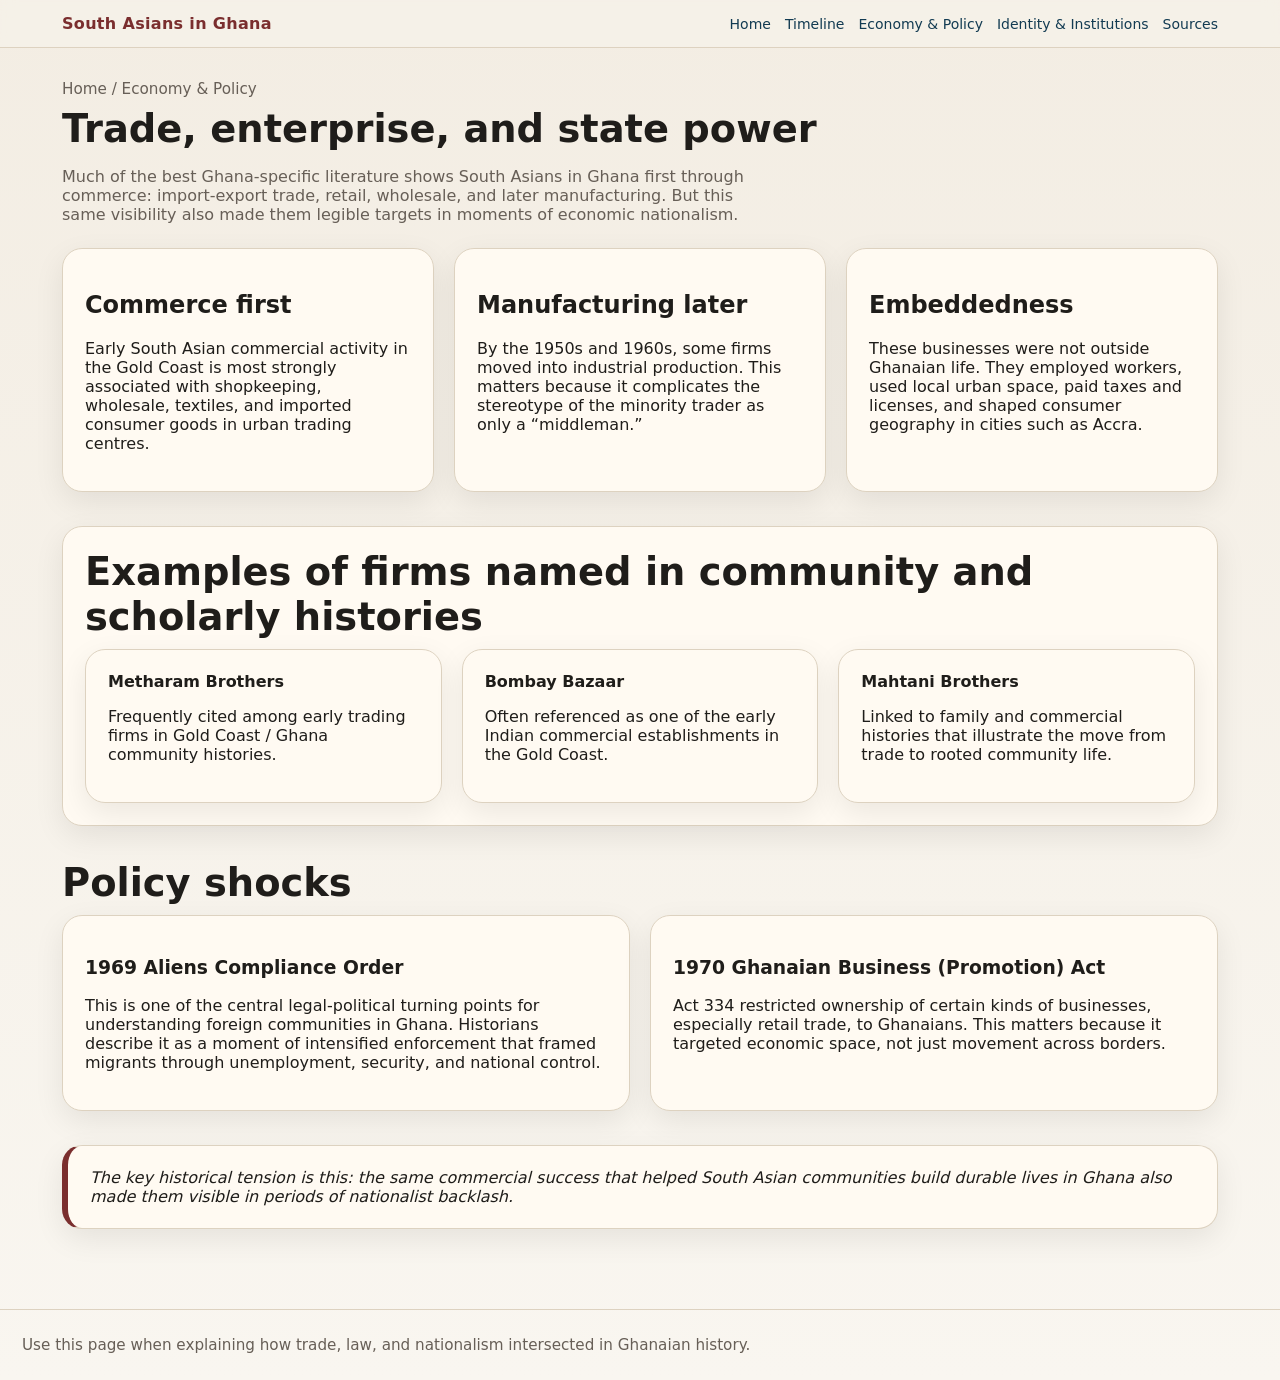
==== economy.html @ 7c99d64e "Add files via upload" ====
<!DOCTYPE html>
<html lang="en">
<head>
  <meta charset="UTF-8" />
  <meta name="viewport" content="width=device-width, initial-scale=1.0" />
  <title>Economy & Policy | South Asians in Ghana</title>
  <link rel="stylesheet" href="style.css" />
</head>
<body>
<header><nav class="nav"><div class="brand">South Asians in Ghana</div><div class="navlinks"><a href="index.html">Home</a><a href="timeline.html">Timeline</a><a href="economy.html">Economy & Policy</a><a href="identity.html">Identity & Institutions</a><a href="sources.html">Sources</a></div></nav></header>
<main class="container">
  <div class="breadcrumbs">Home / Economy & Policy</div>
  <h1 class="section-title">Trade, enterprise, and state power</h1>
  <p class="section-lead">Much of the best Ghana-specific literature shows South Asians in Ghana first through commerce: import-export trade, retail, wholesale, and later manufacturing. But this same visibility also made them legible targets in moments of economic nationalism.</p>

  <section class="grid three" style="margin-top:24px">
    <div class="card"><h2>Commerce first</h2><p>Early South Asian commercial activity in the Gold Coast is most strongly associated with shopkeeping, wholesale, textiles, and imported consumer goods in urban trading centres.</p></div>
    <div class="card"><h2>Manufacturing later</h2><p>By the 1950s and 1960s, some firms moved into industrial production. This matters because it complicates the stereotype of the minority trader as only a “middleman.”</p></div>
    <div class="card"><h2>Embeddedness</h2><p>These businesses were not outside Ghanaian life. They employed workers, used local urban space, paid taxes and licenses, and shaped consumer geography in cities such as Accra.</p></div>
  </section>

  <section style="margin-top:34px" class="panel">
    <h2 class="section-title">Examples of firms named in community and scholarly histories</h2>
    <div class="grid three">
      <div class="card"><strong>Metharam Brothers</strong><p>Frequently cited among early trading firms in Gold Coast / Ghana community histories.</p></div>
      <div class="card"><strong>Bombay Bazaar</strong><p>Often referenced as one of the early Indian commercial establishments in the Gold Coast.</p></div>
      <div class="card"><strong>Mahtani Brothers</strong><p>Linked to family and commercial histories that illustrate the move from trade to rooted community life.</p></div>
    </div>
  </section>

  <section style="margin-top:34px">
    <h2 class="section-title">Policy shocks</h2>
    <div class="grid two">
      <div class="feature">
        <h3>1969 Aliens Compliance Order</h3>
        <p>This is one of the central legal-political turning points for understanding foreign communities in Ghana. Historians describe it as a moment of intensified enforcement that framed migrants through unemployment, security, and national control.</p>
      </div>
      <div class="feature">
        <h3>1970 Ghanaian Business (Promotion) Act</h3>
        <p>Act 334 restricted ownership of certain kinds of businesses, especially retail trade, to Ghanaians. This matters because it targeted economic space, not just movement across borders.</p>
      </div>
    </div>
  </section>

  <section style="margin-top:34px" class="quote">The key historical tension is this: the same commercial success that helped South Asian communities build durable lives in Ghana also made them visible in periods of nationalist backlash.</section>
</main>
<footer>Use this page when explaining how trade, law, and nationalism intersected in Ghanaian history.</footer>
<script src="app.js"></script>
</body>
</html>
---- style.css ----
:root{
  --bg:#f6f1e8;
  --paper:#fffaf2;
  --ink:#1f1d1a;
  --muted:#675f57;
  --accent:#7a2e2e;
  --accent-2:#123b52;
  --line:#ddd2c0;
  --shadow:0 10px 30px rgba(0,0,0,.08);
}
*{box-sizing:border-box}
html{scroll-behavior:smooth}
body{
  margin:0;
  font-family: Inter, system-ui, -apple-system, BlinkMacSystemFont, "Segoe UI", sans-serif;
  color:var(--ink);
  background:linear-gradient(180deg,#f3ede3 0%, #f9f6f0 100%);
}
a{color:var(--accent-2);text-decoration:none}
a:hover{text-decoration:underline}
header{
  position:sticky;top:0;z-index:20;
  backdrop-filter: blur(8px);
  background:rgba(246,241,232,.9);
  border-bottom:1px solid var(--line);
}
.nav{
  max-width:1200px;margin:0 auto;padding:14px 22px;
  display:flex;justify-content:space-between;align-items:center;gap:18px;
}
.brand{font-weight:800;letter-spacing:.02em;color:var(--accent)}
.navlinks{display:flex;flex-wrap:wrap;gap:14px;font-size:14px}
.container{max-width:1200px;margin:0 auto;padding:32px 22px 80px}
.hero{
  display:grid;grid-template-columns:1.2fr .8fr;gap:28px;align-items:center;
  min-height:70vh;
}
.hero h1{font-size:clamp(2.4rem,6vw,4.8rem);line-height:1.02;margin:.2em 0}
.hero p{font-size:1.1rem;color:var(--muted);max-width:62ch}
.kicker{color:var(--accent-2);font-weight:700;text-transform:uppercase;letter-spacing:.12em;font-size:.78rem}
.panel,.card,.timeline-item,.source-card,.stat,.quote,.tab-panel,.feature{
  background:var(--paper);border:1px solid var(--line);border-radius:20px;box-shadow:var(--shadow)
}
.grid{display:grid;gap:20px}
.two{grid-template-columns:repeat(2,minmax(0,1fr))}
.three{grid-template-columns:repeat(3,minmax(0,1fr))}
.card,.panel,.feature,.tab-panel,.source-card,.stat,.quote{padding:22px}
.section-title{font-size:clamp(1.6rem,3vw,2.4rem);margin:0 0 10px}
.section-lead{color:var(--muted);max-width:70ch}
.cta-row{display:flex;flex-wrap:wrap;gap:14px;margin-top:18px}
.btn{display:inline-block;padding:12px 16px;border-radius:999px;border:1px solid var(--ink);font-weight:700}
.btn.primary{background:var(--ink);color:#fff;border-color:var(--ink)}
.btn.secondary{background:transparent;color:var(--ink)}
.mini-map{
  min-height:380px;position:relative;overflow:hidden;
  background:
   radial-gradient(circle at 20% 35%, rgba(18,59,82,.18), transparent 18%),
   radial-gradient(circle at 78% 48%, rgba(122,46,46,.16), transparent 18%),
   linear-gradient(135deg,#efe5d3,#fdf8ef);
}
.route{position:absolute;height:2px;background:linear-gradient(90deg,var(--accent-2),var(--accent));transform-origin:left center;opacity:.8}
.dot{position:absolute;width:14px;height:14px;border-radius:50%;background:var(--accent);box-shadow:0 0 0 6px rgba(122,46,46,.13)}
.label{position:absolute;font-size:.88rem;font-weight:700;background:rgba(255,255,255,.88);padding:6px 10px;border-radius:999px;border:1px solid var(--line)}
.timeline{display:grid;gap:18px;position:relative}
.timeline-item{padding:18px 20px;border-left:5px solid var(--accent-2)}
.year{font-size:1.3rem;font-weight:800;color:var(--accent)}
.small{font-size:.94rem;color:var(--muted)}
.tabs{display:flex;flex-wrap:wrap;gap:10px;margin:18px 0}
.tab-btn{padding:10px 14px;border-radius:999px;border:1px solid var(--line);background:#fff;cursor:pointer;font-weight:700}
.tab-btn.active{background:var(--accent-2);color:#fff;border-color:var(--accent-2)}
.tab-panel{display:none}
.tab-panel.active{display:block}
.quote{font-style:italic;border-left:6px solid var(--accent)}
.stat-num{font-size:2.2rem;font-weight:900;color:var(--accent-2)}
footer{border-top:1px solid var(--line);padding:26px 22px;color:var(--muted);font-size:.95rem}
.breadcrumbs{font-size:.95rem;color:var(--muted);margin-bottom:8px}
.callout{padding:14px 16px;border-radius:16px;background:#fff3dd;border:1px solid #edd39c;color:#56472b}
ul.clean{padding-left:18px}
li{margin:.45em 0}
@media (max-width:900px){
  .hero,.two,.three{grid-template-columns:1fr}
  .mini-map{min-height:300px}
}
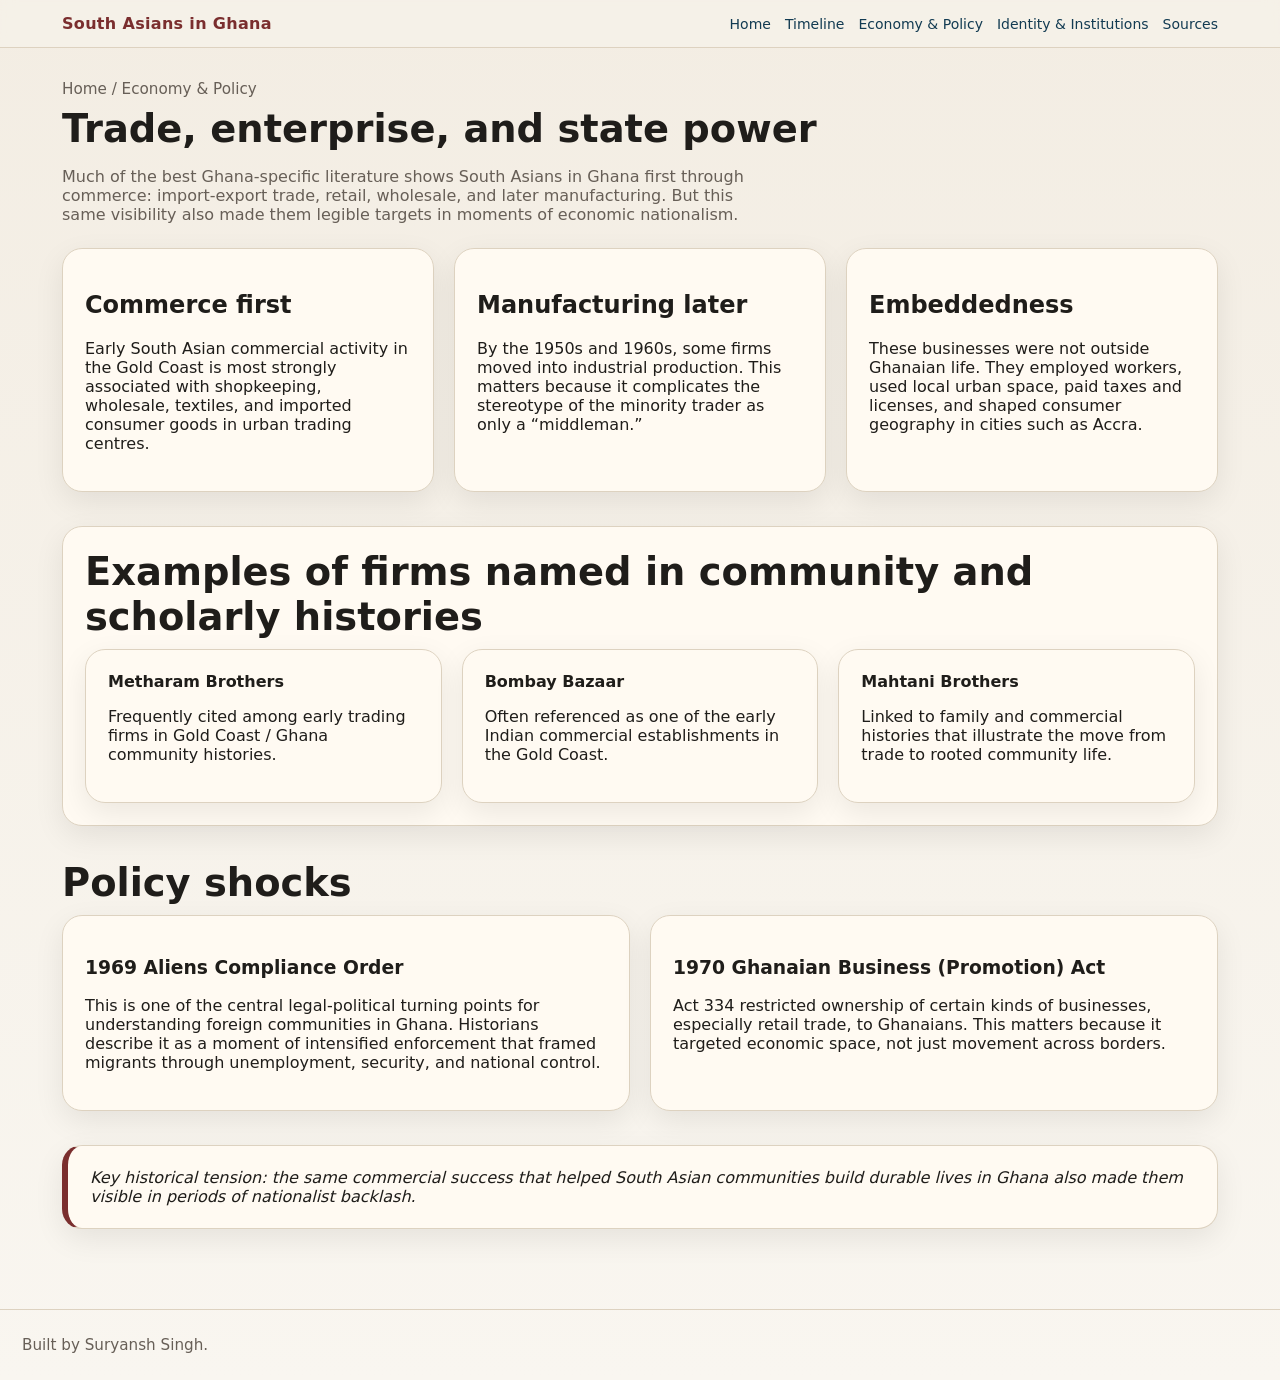
==== commit 5d59909f: "Update economy.html" ====
--- a/economy.html
+++ b/economy.html
@@ -42,9 +42,9 @@
     </div>
   </section>
 
-  <section style="margin-top:34px" class="quote">The key historical tension is this: the same commercial success that helped South Asian communities build durable lives in Ghana also made them visible in periods of nationalist backlash.</section>
+  <section style="margin-top:34px" class="quote">Key historical tension: the same commercial success that helped South Asian communities build durable lives in Ghana also made them visible in periods of nationalist backlash.</section>
 </main>
-<footer>Use this page when explaining how trade, law, and nationalism intersected in Ghanaian history.</footer>
+<footer>Built by Suryansh Singh.</footer>
 <script src="app.js"></script>
 </body>
 </html>
